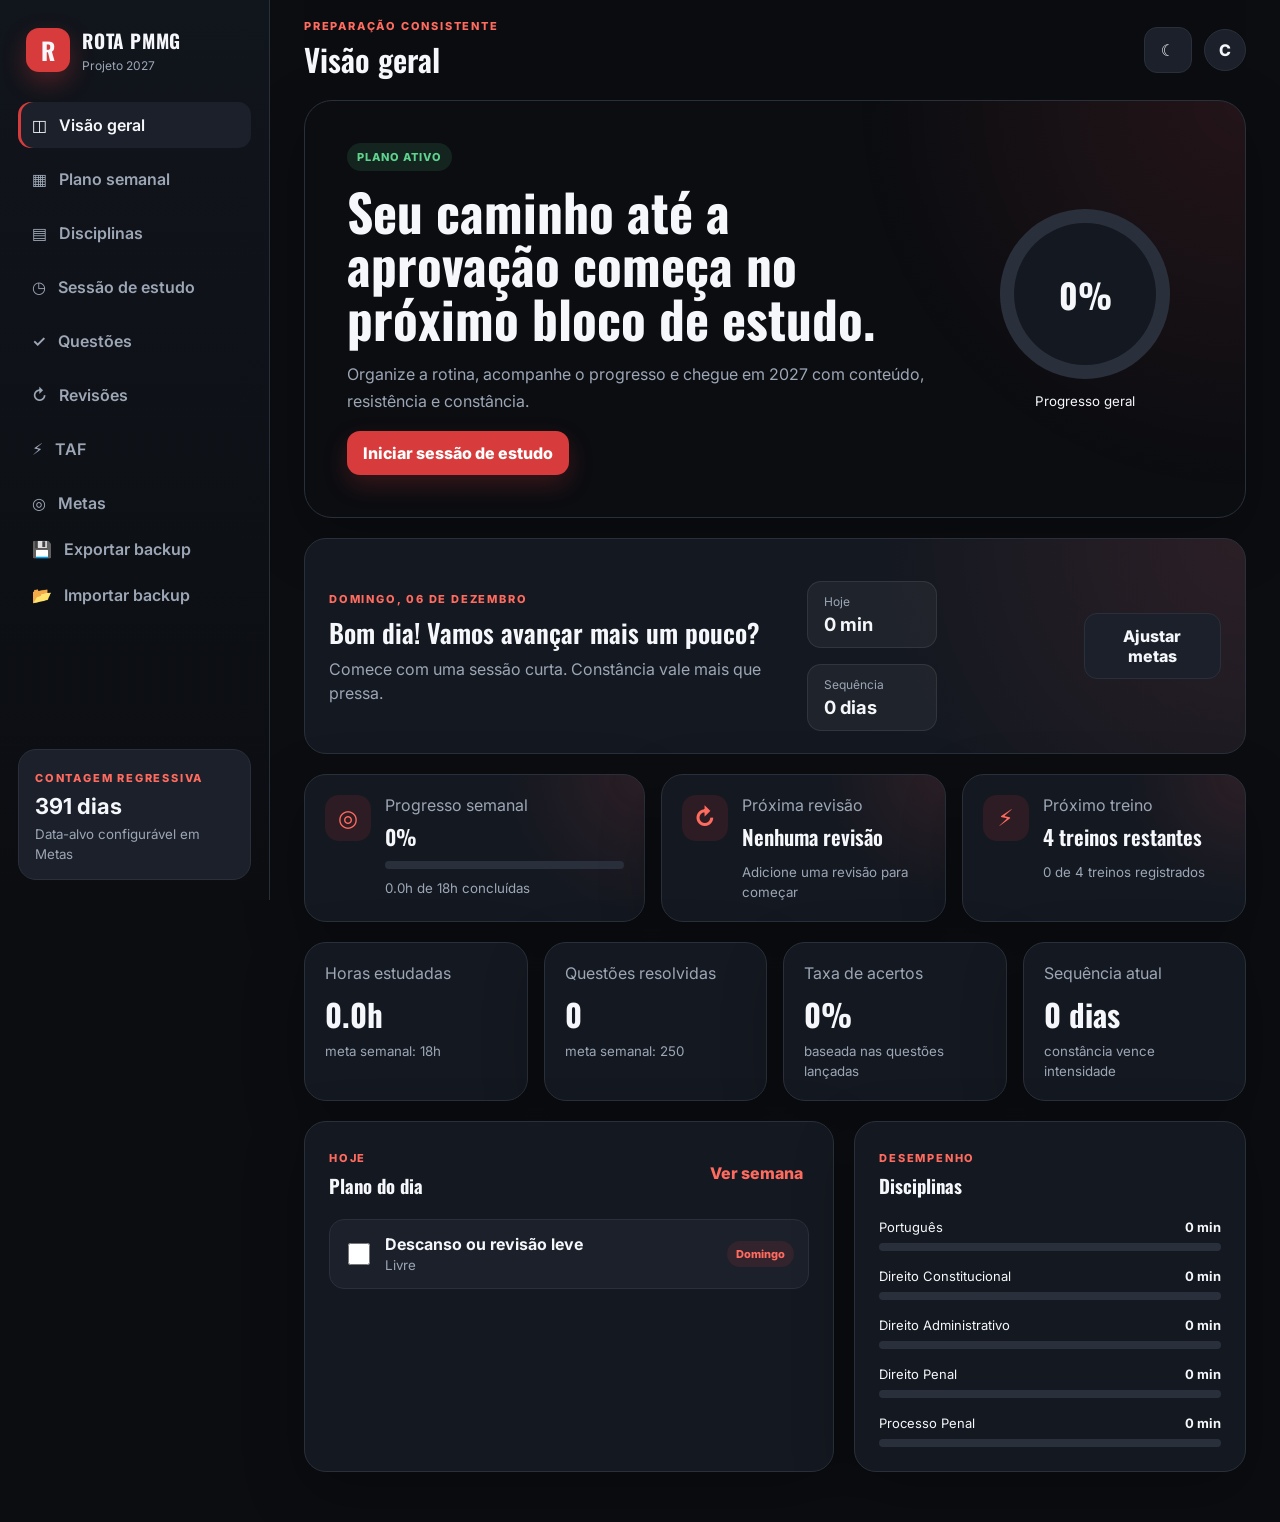
==== index.html @ e75debd3 "Atualizar o index.html" ====
<!DOCTYPE html>
<html lang="pt-BR">
<head>
  <meta charset="UTF-8" />
  <meta name="viewport" content="width=device-width, initial-scale=1.0" />
  <meta name="theme-color" content="#0f1115" />
  <meta name="apple-mobile-web-app-capable" content="yes" />
  <meta name="apple-mobile-web-app-status-bar-style" content="black-translucent" />
  <meta name="apple-mobile-web-app-title" content="Rota PMMG" />
  <link rel="apple-touch-icon" href="apple-touch-icon.png" />
  <link rel="manifest" href="manifest.webmanifest" />
  <title>Rota PMMG 2027</title>
  <link rel="preconnect" href="https://fonts.googleapis.com">
  <link rel="preconnect" href="https://fonts.gstatic.com" crossorigin>
  <link href="https://fonts.googleapis.com/css2?family=Inter:wght@400;500;600;700;800&family=Oswald:wght@500;600;700&display=swap" rel="stylesheet">
  <link rel="stylesheet" href="styles.css?v=10" />
</head>
<body>
  <div class="app-shell">
    <aside class="sidebar" id="sidebar">
      <div class="brand">
        <div class="brand-mark">R</div>
        <div>
          <strong>ROTA PMMG</strong>
          <span>Projeto 2027</span>
        </div>
      </div>

      <nav class="nav">
        <button class="nav-item active" data-page="dashboard">◫ <span>Visão geral</span></button>
        <button class="nav-item" data-page="plano">▦ <span>Plano semanal</span></button>
        <button class="nav-item" data-page="disciplinas">▤ <span>Disciplinas</span></button>
        <button class="nav-item" data-page="sessao">◷ <span>Sessão de estudo</span></button>
        <button class="nav-item" data-page="questoes">✓ <span>Questões</span></button>
        <button class="nav-item" data-page="revisoes">↻ <span>Revisões</span></button>
        <button class="nav-item" data-page="taf">⚡ <span>TAF</span></button>
        <button class="nav-item" data-page="metas">◎ <span>Metas</span></button>
      </nav>
<button class="nav-item" id="exportBackupMenu">
  💾 <span>Exportar backup</span>
</button>

<button class="nav-item" id="importBackupMenu">
  📂 <span>Importar backup</span>
</button>
      <div class="sidebar-card">
        <span class="eyebrow">CONTAGEM REGRESSIVA</span>
        <strong id="countdownDays">— dias</strong>
        <small>Data-alvo configurável em Metas</small>
      </div>
    </aside>

    <main class="main">
      <header class="topbar">
        <button class="menu-btn" id="menuBtn" aria-label="Abrir menu lateral">☰</button>
        <div>
          <p class="eyebrow">PREPARAÇÃO CONSISTENTE</p>
          <h1 id="pageTitle">Visão geral</h1>
        </div>
        <div class="top-actions">
          <button class="ghost-btn" id="themeToggle">☾</button>
          <div class="avatar">C</div>
        </div>
      </header>

      <section class="page active" id="dashboard">
        <div class="hero">
          <div>
            <span class="status-pill">PLANO ATIVO</span>
            <h2>Seu caminho até a aprovação começa no próximo bloco de estudo.</h2>
            <p>Organize a rotina, acompanhe o progresso e chegue em 2027 com conteúdo, resistência e constância.</p>
            <button class="primary-btn" data-go="sessao">Iniciar sessão de estudo</button>
          </div>
          <div class="hero-score">
            <div class="ring" id="progressRing"><span id="overallProgress">0%</span></div>
            <small>Progresso geral</small>
          </div>
        </div>

        <section class="dashboard-welcome">
          <div>
            <span class="eyebrow" id="dashboardDate">HOJE</span>
            <h3 id="dashboardGreeting">Bom dia! Vamos avançar mais um pouco?</h3>
            <p id="dashboardMessage">Seu progresso é construído em blocos pequenos e consistentes.</p>
          </div><div class="welcome-metrics">
  <div class="welcome-metric">
    <span>Hoje</span>
    <strong id="todayStudyTime">0 min</strong>
  </div>

  <div class="welcome-metric">
    <span>Sequência</span>
    <strong id="welcomeStreak">0 dias</strong>
  </div>
</div>
          <button class="ghost-btn" data-go="metas">Ajustar metas</button>
        </section>

        <div class="dashboard-highlights">
          <article class="highlight-card">
            <div class="highlight-icon">◎</div>
            <div>
              <span>Progresso semanal</span>
              <strong id="weeklyProgressText">0%</strong>
              <div class="bar"><i id="weeklyProgressBar" style="width:0%"></i></div>
              <small id="weeklyProgressDetail">0h de 18h concluídas</small>
            </div>
          </article>

          <article class="highlight-card">
            <div class="highlight-icon">↻</div>
            <div>
              <span>Próxima revisão</span>
              <strong id="nextReviewTitle">Nenhuma revisão</strong>
              <small id="nextReviewDate">Adicione uma revisão para começar</small>
            </div>
          </article>

          <article class="highlight-card">
            <div class="highlight-icon">⚡</div>
            <div>
              <span>Próximo treino</span>
              <strong id="nextTafTitle">Treino pendente</strong>
              <small id="nextTafDetail">Meta semanal: 4 treinos</small>
            </div>
          </article>
        </div>

        <div class="stats-grid">
          <article class="stat-card">
            <span>Horas estudadas</span>
            <strong id="hoursStat">0h</strong>
            <small>meta semanal: 18h</small>
          </article>
          <article class="stat-card">
            <span>Questões resolvidas</span>
            <strong id="questionsStat">0</strong>
            <small>meta semanal: 250</small>
          </article>
          <article class="stat-card">
            <span>Taxa de acertos</span>
            <strong id="accuracyStat">0%</strong>
            <small>baseada nas questões lançadas</small>
          </article>
          <article class="stat-card">
            <span>Sequência atual</span>
            <strong id="streakStat">0 dias</strong>
            <small>constância vence intensidade</small>
          </article>
        </div>

        <div class="content-grid">
          <article class="panel">
            <div class="panel-head">
              <div>
                <span class="eyebrow">HOJE</span>
                <h3>Plano do dia</h3>
              </div>
              <button class="text-btn" data-go="plano">Ver semana</button>
            </div>
            <div id="todayPlan" class="task-list"></div>
          </article>

          <article class="panel">
            <div class="panel-head">
              <div>
                <span class="eyebrow">DESEMPENHO</span>
                <h3>Disciplinas</h3>
              </div>
            </div>
            <div id="subjectProgress" class="subject-progress"></div>
          </article>
        </div>
      </section>

      <section class="page" id="plano">
        <div class="section-intro">
          <div>
            <span class="eyebrow">ROTINA SEMANAL</span>
            <h2>Plano de segunda a domingo</h2>
          </div>
          <button class="primary-btn" id="resetWeekBtn">Reiniciar marcações</button>
        </div>
        <div id="weekGrid" class="week-grid"></div>
      </section>

      <section class="page" id="disciplinas">
        <div class="section-intro">
          <div>
            <span class="eyebrow">CONTEÚDO PROGRAMÁTICO</span>
            <h2>Disciplinas e módulos</h2>
          </div>
        </div>
        <div id="subjectsGrid" class="subjects-grid"></div>
      <article class="panel study-content-test">
  <span class="eyebrow">CONTEÚDO DE TESTE</span>
  <h2>Direito Constitucional</h2>

  <h3>Artigo 5º — Direitos e Garantias Fundamentais</h3>

  <p>
    O artigo 5º da Constituição Federal reúne direitos fundamentais
    relacionados à vida, liberdade, igualdade, segurança e propriedade.
  </p>

  <h3>Pontos importantes</h3>

  <ul>
    <li>Todos são iguais perante a lei.</li>
    <li>É garantido o direito à vida.</li>
    <li>Existe liberdade de expressão.</li>
    <li>Existe liberdade religiosa.</li>
    <li>É garantido o direito de propriedade.</li>
  </ul>

  <h3>Questão de teste</h3>

  <p>
    Todos são iguais perante a lei, sem distinção de qualquer natureza.
  </p>

 <button
  class="primary-btn"
  type="button"
  onclick="
    const answer = document.getElementById('constitutionalAnswer');
    answer.hidden = !answer.hidden;
    this.textContent = answer.hidden
      ? 'Ver resposta'
      : 'Ocultar resposta';
  "
>
  Ver resposta
</button>

<div
  id="constitutionalAnswer"
  class="study-answer"
  hidden
>
  <strong>Resposta correta: verdadeiro.</strong>

  <p>
    O caput do artigo 5º da Constituição Federal estabelece que
    todos são iguais perante a lei, sem distinção de qualquer natureza.
  </p>
</div>
</article>
      </section>

      <section class="page" id="sessao">
        <div class="session-layout">
          <article class="panel timer-panel">
            <span class="eyebrow">CRONÔMETRO</span>
            <h2>Sessão focada</h2>
            <div class="timer-progress">
<div class="timer-progress-bar" id="timerProgress"></div>
</div>
            <div class="timer" id="timerDisplay">25:00</div>
            <div class="timer-meta">
  <span>Início: <strong id="timerStartTime">--:--</strong></span>
  <span>Término: <strong id="timerEndTime">--:--</strong></span>
</div>
            <div class="timer-presets">
              <button data-minutes="25" class="preset active">25 min</button>
              <button data-minutes="50" class="preset">50 min</button>
              <button data-minutes="90" class="preset">90 min</button>
            </div>
            <div class="timer-actions">
              <button class="primary-btn" id="startTimer">Iniciar</button>
              <button class="ghost-btn" id="resetTimer">Zerar</button>
            </div>
          </article>

          <article class="panel">
            <span class="eyebrow">REGISTRO</span>
            <h3>O que você vai estudar?</h3>
            <form id="studyForm" class="form-stack">
              <label>Disciplina
                <select id="studySubject"></select>
              </label>
              <label>Tópico
                <input id="studyTopic" placeholder="Ex.: Direitos e garantias fundamentais" />
              </label>
              <label>Observações
                <textarea id="studyNotes" rows="5" placeholder="Anote dificuldades, pontos-chave e próximos passos."></textarea>
              </label>
              <button class="primary-btn" type="submit">Salvar sessão</button>
            </form>
          </article>
        </div>

        <article class="panel">
          <div class="panel-head">
            <div>
              <span class="eyebrow">HISTÓRICO</span>
              <h3>Últimas sessões</h3>
            </div>
          </div>
          <div id="sessionHistory" class="history-list"></div>
        </article>
      </section>

      <section class="page" id="questoes">
        <div class="content-grid">
          <article class="panel">
            <span class="eyebrow">LANÇAMENTO</span>
            <h2>Registrar questões</h2>
            <form id="questionForm" class="form-stack">
              <label>Disciplina
                <select id="questionSubject"></select>
              </label>
              <label>Quantidade resolvida
                <input id="questionTotal" type="number" min="1" value="20" />
              </label>
              <label>Quantidade correta
                <input id="questionCorrect" type="number" min="0" value="15" />
              </label>
              <button class="primary-btn" type="submit">Adicionar resultado</button>
            </form>
          </article>
          <article class="panel">
            <span class="eyebrow">RESUMO</span>
            <h2>Seu desempenho</h2>
            <div class="big-number" id="questionSummary">0%</div>
            <p class="muted">Taxa geral de acertos nas questões registradas.</p>
            <div id="questionBars" class="subject-progress"></div>
          </article>
        </div>
      </section>

      <section class="page" id="revisoes">
        <div class="section-intro">
          <div>
            <span class="eyebrow">MEMÓRIA DE LONGO PRAZO</span>
            <h2>Revisões 24h, 7d e 30d</h2>
          </div>
          <button class="primary-btn" id="addReviewBtn">Adicionar revisão</button>
        </div>
        <div id="reviewList" class="review-list"></div>
      </section>

      <section class="page" id="taf">
        <div class="section-intro">
          <div>
            <span class="eyebrow">PREPARAÇÃO FÍSICA</span>
            <h2>Controle de TAF</h2>
          </div>
        </div>
        <div class="taf-grid">
          <article class="panel">
            <h3>Registrar treino</h3>
            <form id="tafForm" class="form-stack">
              <label>Exercício
                <select id="tafExercise">
                  <option>Corrida</option>
                  <option>Flexão</option>
                  <option>Abdominal</option>
                  <option>Barra fixa</option>
                  <option>Tiros curtos</option>
                </select>
              </label>
              <label>Resultado
                <input id="tafResult" placeholder="Ex.: 3 km em 16 min" />
              </label>
              <label>Esforço percebido
                <select id="tafEffort">
                  <option>Leve</option>
                  <option>Moderado</option>
                  <option>Intenso</option>
                </select>
              </label>
              <button class="primary-btn" type="submit">Salvar treino</button>
            </form>
          </article>
          <article class="panel">
            <h3>Histórico recente</h3>
            <div id="tafHistory" class="history-list"></div>
          </article>
        </div>
      </section>

      <section class="page" id="metas">
        <div class="content-grid">
          <article class="panel">
            <span class="eyebrow">CONFIGURAÇÃO</span>
            <h2>Metas semanais</h2>
            <form id="goalsForm" class="form-stack">
              <label>Horas de estudo
                <input id="goalHours" type="number" min="1" />
              </label>
              <label>Questões
                <input id="goalQuestions" type="number" min="1" />
              </label>
              <label>Treinos físicos
                <input id="goalTaf" type="number" min="1" />
              </label>
              <label>Data-alvo
                <input id="goalDate" type="date" />
              </label>
              <button class="primary-btn" type="submit">Salvar metas</button>
            </form>
          </article>
<article class="panel account-panel" id="googleAccountPanel">
  <span class="eyebrow">CONTA E SINCRONIZAÇÃO</span>
  <h2>Sincronização na nuvem</h2>

  <div id="googleSignedOutState">
    <p class="muted">
      Entre com sua Conta Google para proteger seu progresso
      e acessar seus dados em outros dispositivos.
    </p>

    <button
      class="primary-btn"
      id="googleLoginButton"
      type="button"
    >
      Entrar com Google
    </button>

    <small class="account-note">
      O aplicativo continuará funcionando normalmente sem login
      e quando estiver offline.
    </small>
  </div>

  <div id="googleSignedInState" hidden>
      <div class="google-user">
    <img
      id="googleUserPhoto"
      class="google-user-photo"
      src=""
      alt="Foto do usuário"
      hidden
    />

    <div class="google-user-info">
      <strong id="googleUserName">Usuário conectado</strong>
      <span id="googleUserEmail" class="muted"></span>
    </div>
  </div>

  <div class="account-actions">
    <button
      class="primary-btn"
      id="syncNowButton"
      type="button"
      disabled
    >
      Sincronizar agora
    </button>

      <button
  class="secondary-btn"
  id="restoreCloudButton"
  type="button"
  disabled
>
  Restaurar da nuvem
</button>

<button
      class="secondary-btn"
      id="googleLogoutButton"
      type="button"
      disabled
    >
      Sair
    </button>
  </div>
</div>

<small
  id="syncStatus"
  class="account-note"
  role="status"
  aria-live="polite"
>
  Dados locais
</small>

<small
  id="lastSyncTime"
  class="account-note"
>
  Última sincronização: ainda não realizada
</small>
</article>

<article class="panel">
  <p class="muted">
    Exporte seus estudos para um arquivo e restaure quando precisar.
  </p>

  <div class="backup-actions">
    <button class="primary-btn" id="exportBackupBtn">
      Exportar backup
    </button>

    <button class="ghost-btn" id="importBackupBtn">
      Importar backup
    </button>

    <input
      type="file"
      id="importBackupFile"
      accept=".json,application/json"
      hidden
    />
  </div>
</article>
          <article class="panel danger-panel">
            <span class="eyebrow">DADOS LOCAIS</span>
            <h2>Recomeçar o projeto</h2>
            <p class="muted">Os dados ficam salvos somente neste navegador.</p>
            <button class="danger-btn" id="clearDataBtn">Apagar todos os dados</button>
          </article>
        </div>
      </section>
    </main>
  </div>

  <div class="modal-backdrop" id="reviewModal">
    <div class="modal">
      <button class="modal-close" id="closeReviewModal">×</button>
      <span class="eyebrow">NOVA REVISÃO</span>
      <h2>Adicionar conteúdo</h2>
      <form id="reviewForm" class="form-stack">
        <label>Disciplina
          <select id="reviewSubject"></select>
        </label>
        <label>Tópico
          <input id="reviewTopic" required placeholder="Ex.: Princípios fundamentais" />
        </label>
        <label>Prazo
          <select id="reviewCycle">
            <option value="1">24 horas</option>
            <option value="7">7 dias</option>
            <option value="30">30 dias</option>
          </select>
        </label>
        <button class="primary-btn" type="submit">Criar revisão</button>
      </form>
    </div>
  </div>

  <script src="lessons.js?v=3" defer></script>
<script src="lessons-portugueses-extra.js?v=2" defer></script>
<script src="lessons-constitucional.js?v=1" defer></script>
<script src="lessons-administrativo.js?v=1" defer></script>
<script src="lessons-penal.js?v=1" defer></script>
<script src="lessons-processo-penal.js?v=1" defer></script>
<script src="lessons-direitos-humanos.js?v=1" defer></script>
<script src="lessons-matematica.js?v=3" defer></script>
<script src="lessons-ingles.js?v=1" defer></script>
<script src="lessons-literatura.js?v=1" defer></script>
<script src="app.js?v=16" defer></script>
<script type="module" src="firebase-sync.js"></script>
  <nav class="mobile-nav" id="mobileNav" aria-label="Navegação principal">
    <button class="mobile-nav-item active" data-mobile-page="dashboard">
      <span class="mobile-nav-icon">⌂</span>
      <span>Início</span>
    </button>
    <button class="mobile-nav-item" data-mobile-page="plano">
      <span class="mobile-nav-icon">▦</span>
      <span>Plano</span>
    </button>
    <button class="mobile-nav-item mobile-nav-main" data-mobile-page="sessao">
      <span class="mobile-nav-icon">▶</span>
      <span>Estudar</span>
    </button>
    <button class="mobile-nav-item" data-mobile-page="taf">
      <span class="mobile-nav-icon">⚡</span>
      <span>TAF</span>
    </button>
    <button class="mobile-nav-item" id="moreMenuBtn">
      <span class="mobile-nav-icon">•••</span>
      <span>Mais</span>
    </button>
  </nav>

  <div class="mobile-sheet-backdrop" id="mobileSheet">
    <section class="mobile-sheet" role="dialog" aria-modal="true" aria-label="Mais opções">
      <div class="sheet-handle"></div>
      <div class="sheet-head">
        <div>
          <span class="eyebrow">NAVEGAÇÃO</span>
          <h3>Mais opções</h3>
        </div>
        <button class="sheet-close" id="closeMobileSheet" aria-label="Fechar">×</button>
      </div>
      <div class="sheet-grid">
        <button class="sheet-link" data-sheet-page="disciplinas"><span>▤</span><strong>Disciplinas</strong><small>Conteúdos e módulos</small></button>
        <button class="sheet-link" data-sheet-page="questoes"><span>✓</span><strong>Questões</strong><small>Acertos e desempenho</small></button>
        <button class="sheet-link" data-sheet-page="revisoes"><span>↻</span><strong>Revisões</strong><small>24h, 7d e 30d</small></button>
        <button class="sheet-link" data-sheet-page="metas"><span>◎</span><strong>Metas</strong><small>Objetivos e data-alvo</small></button>
      </div>
    </section>
  </div>
<script>
  document.querySelectorAll("[data-mobile-page]").forEach(function (botao) {
    botao.onclick = function () {
      var pagina = botao.getAttribute("data-mobile-page");

      document.querySelectorAll(".page").forEach(function (tela) {
        tela.classList.remove("active");
      });

      var destino = document.getElementById(pagina);

      if (destino) {
        destino.classList.add("active");
        window.scrollTo(0, 0);
      }

      document.querySelectorAll("[data-mobile-page]").forEach(function (item) {
        item.classList.remove("active");
      });

      botao.classList.add("active");
    };
  });

  document.getElementById("moreMenuBtn").onclick = function () {
    document.getElementById("mobileSheet").classList.add("open");
  };

  document.getElementById("closeMobileSheet").onclick = function () {
    document.getElementById("mobileSheet").classList.remove("open");
  };

  document.querySelectorAll("[data-sheet-page]").forEach(function (botao) {
    botao.onclick = function () {
      var pagina = botao.getAttribute("data-sheet-page");

      document.querySelectorAll(".page").forEach(function (tela) {
        tela.classList.remove("active");
      });

      var destino = document.getElementById(pagina);

      if (destino) {
        destino.classList.add("active");
        window.scrollTo(0, 0);
      }

      document.getElementById("mobileSheet").classList.remove("open");
    };
  });
</script>
</body>
</html>
---- styles.css ----
:root {
  --bg: #0b0d11;
  --panel: #141820;
  --panel-2: #1b202a;
  --text: #f5f7fa;
  --muted: #9ca6b5;
  --line: #2a303b;
  --accent: #d83b3b;
  --accent-2: #ff6b5f;
  --success: #5fd38d;
  --warning: #f1b95a;
  --shadow: 0 20px 60px rgba(0,0,0,.28);
  --radius: 22px;
}


body.light {
  --bg: #f3f5f8;
  --panel: #ffffff;
  --panel-2: #edf0f4;
  --text: #15181d;
  --muted: #687180;
  --line: #dfe3e9;
  --shadow: 0 20px 50px rgba(22, 30, 45, .1);
}

* { box-sizing: border-box; }
html { scroll-behavior: smooth; }
body {
  margin: 0;
  font-family: Inter, system-ui, sans-serif;
  background: var(--bg);
  color: var(--text);
  min-height: 100vh;
}
button, input, select, textarea { font: inherit; }
button { cursor: pointer; }

.app-shell { min-height: 100vh; display: grid; grid-template-columns: 270px 1fr; }
.sidebar {
  position: fixed;
  inset: 0 auto 0 0;
  width: 270px;
  padding: 26px 18px;
  background: linear-gradient(180deg, #11151c, #0b0d11);
  border-right: 1px solid var(--line);
  z-index: 20;
}
body.light .sidebar { background: linear-gradient(180deg, #fff, #eef1f5); }
.brand { display: flex; gap: 12px; align-items: center; padding: 0 8px 28px; }
.brand-mark {
  width: 44px; height: 44px; display: grid; place-items: center;
  background: var(--accent); border-radius: 13px; font: 700 24px Oswald;
  box-shadow: 0 10px 25px rgba(216,59,59,.3);
}
.brand strong { display:block; font: 700 19px Oswald; letter-spacing: .8px; }
.brand span { color: var(--muted); font-size: 12px; }

.nav { display: grid; gap: 8px; }
.nav-item {
  border: 0; background: transparent; color: var(--muted);
  padding: 13px 14px; border-radius: 13px; text-align: left;
  display: flex; gap: 12px; align-items:center; font-weight: 600;
}
.nav-item:hover, .nav-item.active { color: var(--text); background: var(--panel-2); }
.nav-item.active { box-shadow: inset 3px 0 0 var(--accent); }

.sidebar-card {
  position: absolute; left: 18px; right: 18px; bottom: 20px;
  background: var(--panel-2); border: 1px solid var(--line);
  border-radius: 18px; padding: 16px;
}
.sidebar-card strong { display:block; margin: 7px 0 4px; font-size: 22px; }
.sidebar-card small { color: var(--muted); }

.main { grid-column: 2; padding: 0 34px 50px; }
.topbar {
  min-height: 100px; display:flex; align-items:center; justify-content:space-between;
  position: sticky; top:0; z-index:10; background: color-mix(in srgb, var(--bg) 88%, transparent);
  backdrop-filter: blur(16px);
}
.topbar h1 { margin: 3px 0 0; font: 600 31px Oswald; }
.eyebrow { color: var(--accent-2); font-size: 11px; letter-spacing: 1.8px; font-weight: 800; }
.topbar p { margin:0; }
.top-actions { display:flex; align-items:center; gap:12px; }
.avatar { width:42px; height:42px; display:grid; place-items:center; border-radius:50%; background:var(--panel-2); font-weight:800; border:1px solid var(--line); }
.menu-btn { display:none; background:none; border:0; color:var(--text); font-size:24px; }

.page { display:none; animation: fade .25s ease; }
.page.active { display:block; }
@keyframes fade { from { opacity:0; transform:translateY(8px); } }

.hero {
  display:grid; grid-template-columns: 1.5fr .6fr; gap:30px; align-items:center;
  background:
    radial-gradient(circle at 85% 15%, rgba(216,59,59,.26), transparent 35%),
    linear-gradient(135deg, var(--panel), var(--panel-2));
  border: 1px solid var(--line); border-radius: 28px; padding: 42px;
  box-shadow: var(--shadow); overflow:hidden;
}
.hero h2 { margin:14px 0 12px; max-width:800px; font:700 clamp(32px, 4vw, 58px)/1.04 Oswald; }
.hero p { max-width:720px; color:var(--muted); line-height:1.7; }
.status-pill { display:inline-flex; padding:7px 10px; border-radius:999px; background:rgba(95,211,141,.12); color:var(--success); font-size:11px; font-weight:800; letter-spacing:1px; }
.hero-score { display:grid; justify-items:center; gap:14px; }
.ring {
  --p: 0;
  width:170px; aspect-ratio:1; border-radius:50%; display:grid; place-items:center;
  background: conic-gradient(var(--accent) calc(var(--p) * 1%), var(--line) 0);
  position:relative;
}
.ring::after { content:""; position:absolute; inset:14px; border-radius:50%; background:var(--panel); }
.ring span { position:relative; z-index:1; font:700 34px Oswald; }

.primary-btn, .ghost-btn, .danger-btn, .text-btn {
  border:0; border-radius:13px; padding:12px 16px; font-weight:800;
}
.primary-btn { background:var(--accent); color:#fff; box-shadow:0 10px 24px rgba(216,59,59,.22); }
.primary-btn:hover { transform: translateY(-1px); }
.ghost-btn { background:var(--panel-2); color:var(--text); border:1px solid var(--line); }
.text-btn { background:transparent; color:var(--accent-2); padding:6px; }
.danger-btn { background:#35191b; color:#ff8b8b; border:1px solid #6c2b31; }

.stats-grid { display:grid; grid-template-columns:repeat(4,1fr); gap:16px; margin:20px 0; }
.stat-card, .panel {
  background:var(--panel); border:1px solid var(--line); border-radius:var(--radius); box-shadow:var(--shadow);
}
.stat-card { padding:20px; }
.stat-card span, .stat-card small { color:var(--muted); }
.stat-card strong { display:block; font:700 31px Oswald; margin:8px 0 3px; }

.content-grid, .session-layout, .taf-grid { display:grid; grid-template-columns:1.15fr .85fr; gap:20px; }
.panel { padding:24px; }
.panel-head, .section-intro { display:flex; align-items:center; justify-content:space-between; gap:16px; }
.panel h3, .section-intro h2, .panel h2 { margin:6px 0 0; font-family:Oswald; }
.section-intro { margin-bottom:20px; }

.task-list, .history-list, .review-list { display:grid; gap:12px; margin-top:20px; }
.task-item, .history-item, .review-item {
  display:flex; align-items:center; justify-content:space-between; gap:14px;
  padding:14px; border-radius:15px; background:var(--panel-2); border:1px solid var(--line);
}
.task-left { display:flex; gap:12px; align-items:center; }
.task-check { width:22px; height:22px; accent-color:var(--accent); }
.task-item strong, .history-item strong { display:block; }
.task-item small, .history-item small, .review-item small, .muted { color:var(--muted); }
.tag { padding:6px 9px; border-radius:999px; background:rgba(216,59,59,.12); color:var(--accent-2); font-size:11px; font-weight:800; }

.subject-progress { display:grid; gap:17px; margin-top:20px; }
.progress-line { display:grid; gap:8px; }
.progress-meta { display:flex; justify-content:space-between; font-size:13px; }
.bar { height:8px; border-radius:999px; background:var(--line); overflow:hidden; }
.bar > i { display:block; height:100%; background:linear-gradient(90deg,var(--accent),var(--accent-2)); border-radius:inherit; }

.week-grid { display:grid; grid-template-columns:repeat(3,1fr); gap:18px; }
.day-card { background:var(--panel); border:1px solid var(--line); border-radius:20px; padding:20px; }
.day-card h3 { font:600 23px Oswald; margin:0 0 15px; }
.day-card .task-item { padding:11px; }

.subjects-grid { display:grid; grid-template-columns:repeat(3,1fr); gap:18px; }
.subject-card { background:var(--panel); border:1px solid var(--line); border-radius:20px; padding:22px; }
.subject-card h3 { font:600 23px Oswald; margin:10px 0; }
.subject-card ul { padding-left:18px; color:var(--muted); line-height:1.7; }
.subject-card .bar { margin-top:18px; }

.timer-panel { text-align:center; }
.timer { font:700 clamp(70px,10vw,120px) Oswald; letter-spacing:2px; margin:24px 0; }
.timer-presets, .timer-actions { display:flex; justify-content:center; gap:10px; flex-wrap:wrap; }
.preset { border:1px solid var(--line); background:var(--panel-2); color:var(--muted); border-radius:999px; padding:8px 13px; }
.preset.active { color:#fff; background:var(--accent); }

.form-stack { display:grid; gap:15px; margin-top:20px; }
.form-stack label { display:grid; gap:8px; color:var(--muted); font-size:13px; font-weight:700; }
input, select, textarea {
  width:100%; background:var(--panel-2); color:var(--text); border:1px solid var(--line);
  border-radius:12px; padding:12px 13px; outline:none;
}
input:focus, select:focus, textarea:focus { border-color:var(--accent); }
.big-number { font:700 88px Oswald; margin-top:20px; }

.taf-grid { grid-template-columns:.8fr 1.2fr; }
.danger-panel { align-self:start; }

.modal-backdrop {
  position:fixed; inset:0; background:rgba(0,0,0,.68); display:none; place-items:center;
  padding:20px; z-index:50;
}
.modal-backdrop.open { display:grid; }
.modal { width:min(520px,100%); background:var(--panel); border:1px solid var(--line); border-radius:24px; padding:28px; position:relative; box-shadow:var(--shadow); }
.modal-close { position:absolute; right:16px; top:12px; background:none; border:0; color:var(--text); font-size:28px; }

@media (max-width: 1100px) {
  .stats-grid { grid-template-columns:repeat(2,1fr); }
  .week-grid, .subjects-grid { grid-template-columns:repeat(2,1fr); }
}
@media (max-width: 820px) {
  .app-shell { display:block; }
  .sidebar { transform:translateX(-105%); transition:.25s; box-shadow:var(--shadow); }
  .sidebar.open { transform:translateX(0); }
  .main { padding:0 18px 35px; }
  .menu-btn { display:block; }
  .topbar { min-height:82px; }
  .hero { grid-template-columns:1fr; padding:28px; }
  .hero-score { display:none; }
  .content-grid, .session-layout, .taf-grid { grid-template-columns:1fr; }
}
@media (max-width: 580px) {
  .stats-grid, .week-grid, .subjects-grid { grid-template-columns:1fr; }
  .hero h2 { font-size:39px; }
  .section-intro { align-items:flex-start; flex-direction:column; }
  .topbar h1 { font-size:26px; }
}


/* ===== Versão 1.1: navegação mobile ===== */
.mobile-nav,
.mobile-sheet-backdrop { display: none; }

@media (max-width: 820px) {
  body {
    padding-bottom: calc(86px + env(safe-area-inset-bottom));
  }

  .main {
    padding-bottom: 28px;
  }

  .topbar {
    min-height: 88px;
    padding-top: env(safe-area-inset-top);
  }

  .topbar > div:nth-child(2) {
    flex: 1;
    min-width: 0;
  }

  .topbar h1 {
    white-space: nowrap;
    overflow: hidden;
    text-overflow: ellipsis;
  }

  .menu-btn {
    width: 44px;
    height: 44px;
    display: grid;
    place-items: center;
    border-radius: 14px;
    background: var(--panel);
    border: 1px solid var(--line);
  }

  .avatar,
  #themeToggle {
    width: 44px;
    height: 44px;
    padding: 0;
    display: grid;
    place-items: center;
  }

  .mobile-nav {
    position: fixed;
    left: 12px;
    right: 12px;
    bottom: calc(10px + env(safe-area-inset-bottom));
    z-index: 45;
    display: grid;
    grid-template-columns: repeat(5, 1fr);
    align-items: end;
    gap: 4px;
    min-height: 68px;
    padding: 8px;
    background: color-mix(in srgb, var(--panel) 92%, transparent);
    border: 1px solid var(--line);
    border-radius: 24px;
    box-shadow: 0 18px 50px rgba(0,0,0,.38);
    backdrop-filter: blur(22px);
    -webkit-backdrop-filter: blur(22px);
  }

  .mobile-nav-item {
    position: relative;
    border: 0;
    background: transparent;
    color: var(--muted);
    border-radius: 16px;
    min-height: 52px;
    padding: 5px 2px;
    display: grid;
    place-items: center;
    align-content: center;
    gap: 3px;
    font-size: 10px;
    font-weight: 800;
  }

  .mobile-nav-item.active {
    color: var(--text);
    background: var(--panel-2);
  }

  .mobile-nav-item.active::after {
    content: "";
    position: absolute;
    bottom: 4px;
    width: 18px;
    height: 3px;
    border-radius: 99px;
    background: var(--accent);
  }

  .mobile-nav-icon {
    font-size: 21px;
    line-height: 1;
  }

  .mobile-nav-main {
    width: 60px;
    min-height: 60px;
    justify-self: center;
    margin-top: -24px;
    border-radius: 20px;
    color: white;
    background: linear-gradient(145deg, var(--accent), var(--accent-2));
    border: 4px solid var(--bg);
    box-shadow: 0 12px 25px rgba(216,59,59,.32);
  }

  .mobile-nav-main.active {
    color: white;
    background: linear-gradient(145deg, var(--accent), var(--accent-2));
  }

  .mobile-nav-main.active::after { display: none; }

  .mobile-sheet-backdrop {
    position: fixed;
    inset: 0;
    z-index: 60;
    display: none;
    align-items: end;
    background: rgba(0,0,0,.58);
    backdrop-filter: blur(4px);
    -webkit-backdrop-filter: blur(4px);
  }

  .mobile-sheet-backdrop.open { display: flex; }

  .mobile-sheet {
    width: 100%;
    padding: 10px 18px calc(24px + env(safe-area-inset-bottom));
    background: var(--panel);
    border: 1px solid var(--line);
    border-radius: 28px 28px 0 0;
    box-shadow: 0 -18px 55px rgba(0,0,0,.4);
    animation: sheetUp .22s ease-out;
  }

  @keyframes sheetUp {
    from { transform: translateY(100%); opacity: .5; }
  }

  .sheet-handle {
    width: 42px;
    height: 5px;
    border-radius: 99px;
    background: var(--line);
    margin: 0 auto 18px;
  }

  .sheet-head {
    display: flex;
    align-items: center;
    justify-content: space-between;
    gap: 12px;
    margin-bottom: 16px;
  }

  .sheet-head h3 {
    margin: 4px 0 0;
    font: 600 25px Oswald;
  }

  .sheet-close {
    width: 42px;
    height: 42px;
    border: 1px solid var(--line);
    border-radius: 14px;
    background: var(--panel-2);
    color: var(--text);
    font-size: 25px;
  }

  .sheet-grid {
    display: grid;
    grid-template-columns: 1fr 1fr;
    gap: 12px;
  }

  .sheet-link {
    min-height: 116px;
    padding: 16px;
    text-align: left;
    color: var(--text);
    background: var(--panel-2);
    border: 1px solid var(--line);
    border-radius: 18px;
    display: grid;
    align-content: start;
    gap: 5px;
  }

  .sheet-link > span {
    color: var(--accent-2);
    font-size: 23px;
  }

  .sheet-link strong { font-size: 14px; }
  .sheet-link small { color: var(--muted); line-height: 1.35; }

  .hero {
    border-radius: 24px;
  }

  .hero h2 {
    letter-spacing: -.3px;
  }

  .stat-card,
  .panel,
  .day-card,
  .subject-card {
    border-radius: 19px;
  }
}

@media (max-width: 420px) {
  .main { padding-left: 14px; padding-right: 14px; }
  .mobile-nav { left: 8px; right: 8px; }
  .hero { padding: 23px; }
  .hero h2 { font-size: 35px; }
  .sheet-grid { gap: 9px; }
  .sheet-link { padding: 13px; }
}


/* ===== Versão 1.2: Dashboard ===== */
.dashboard-welcome {
  margin: 20px 0;
  padding: 22px 24px;
  display: flex;
  align-items: center;
  justify-content: space-between;
  gap: 18px;
  background: var(--panel);
  border: 1px solid var(--line);
  border-radius: var(--radius);
}

.dashboard-welcome h3 {
  margin: 6px 0 5px;
  font: 600 26px Oswald;
}

.dashboard-welcome p {
  margin: 0;
  color: var(--muted);
  line-height: 1.5;
}

.dashboard-highlights {
  display: grid;
  grid-template-columns: 1.2fr 1fr 1fr;
  gap: 16px;
  margin-bottom: 20px;
}

.highlight-card {
  min-height: 140px;
  padding: 20px;
  display: grid;
  grid-template-columns: 46px 1fr;
  gap: 14px;
  align-items: start;
  background: var(--panel);
  border: 1px solid var(--line);
  border-radius: var(--radius);
  box-shadow: var(--shadow);
}

.highlight-icon {
  width: 46px;
  height: 46px;
  display: grid;
  place-items: center;
  border-radius: 14px;
  background: rgba(216,59,59,.12);
  color: var(--accent-2);
  font-size: 23px;
  font-weight: 800;
}

.highlight-card span,
.highlight-card small {
  color: var(--muted);
}

.highlight-card strong {
  display: block;
  margin: 6px 0 9px;
  font: 600 21px Oswald;
}

.highlight-card .bar {
  margin-bottom: 8px;
}

@media (max-width: 980px) {
  .dashboard-highlights {
    grid-template-columns: 1fr;
  }
}

@media (max-width: 580px) {
  .dashboard-welcome {
    align-items: flex-start;
    flex-direction: column;
    padding: 19px;
  }

  .dashboard-welcome h3 {
    font-size: 23px;
  }

  .highlight-card {
    min-height: 125px;
    border-radius: 19px;
  }
}

/* Barra de progresso do cronômetro */
.timer-progress {
  width: 100%;
  height: 8px;
  background: rgba(255,255,255,.08);
  border-radius: 999px;
  overflow: hidden;
  margin: 12px 0 20px;
}

.timer-progress-bar {
  width: 0%;
  height: 100%;
  background: linear-gradient(90deg, #ff5b5b, #ff8a5b);
  border-radius: inherit;
  transition: width .25s linear;
}
.timer-meta {
    display: flex;
    justify-content: space-between;
    align-items: center;
    margin: 16px 0 22px;
    padding: 10px 14px;
    background: rgba(255,255,255,.04);
    border: 1px solid rgba(255,255,255,.06);
    border-radius: 12px;
    color: var(--muted);
    font-size: .9rem;
}

.timer-meta strong {
    color: var(--text);
    font-weight: 700;
}

/* Polimento visual da versão 1.0 */

.page.active {
  animation: pageEnter .28s ease both;
}

@keyframes pageEnter {
  from {
    opacity: 0;
    transform: translateY(10px);
  }

  to {
    opacity: 1;
    transform: translateY(0);
  }
}

.panel,
.stat-card,
.highlight-card,
.day-card,
.subject-card {
  transition:
    transform .2s ease,
    border-color .2s ease,
    box-shadow .2s ease;
}

.panel:active,
.stat-card:active,
.highlight-card:active,
.day-card:active,
.subject-card:active {
  transform: scale(.985);
}

.primary-btn,
.ghost-btn,
.text-btn,
.danger-btn,
.mobile-nav-item {
  transition:
    transform .16s ease,
    opacity .16s ease,
    background .16s ease;
}

.primary-btn:active,
.ghost-btn:active,
.text-btn:active,
.danger-btn:active,
.mobile-nav-item:active {
  transform: scale(.95);
}

.hero,
.dashboard-welcome,
.highlight-card {
  background-image:
    radial-gradient(
      circle at top right,
      rgba(255, 91, 91, .10),
      transparent 38%
    );
}

.timer-panel {
  position: relative;
  overflow: hidden;
}

.timer-panel::before {
  content: "";
  position: absolute;
  width: 180px;
  height: 180px;
  top: -100px;
  right: -90px;
  border-radius: 50%;
  background: rgba(255, 91, 91, .08);
  pointer-events: none;
}

.welcome-metrics{
  display:flex;
  gap:16px;
  margin-top:20px;
  flex-wrap:wrap;
}

.welcome-metric{
  background:rgba(255,255,255,.05);
  border:1px solid rgba(255,255,255,.08);
  border-radius:14px;
  padding:12px 16px;
  min-width:130px;
}

.welcome-metric span{
  display:block;
  font-size:.75rem;
  color:var(--muted);
  margin-bottom:4px;
}

.welcome-metric strong{
  font-size:1.15rem;
  font-weight:700;
}

/* Organização dos botões da conta */
.account-actions {
  display: grid;
  grid-template-columns: 1fr;
  gap: 12px;
  margin-top: 16px;
}

.account-actions button {
  width: 100%;
  min-height: 48px;
}

.account-actions .secondary-btn {
  border: 1px solid var(--line);
  border-radius: 13px;
  padding: 12px 16px;
  background: var(--panel-2);
  color: var(--text);
  font-weight: 800;
}

.account-actions button:disabled {
  opacity: 0.55;
  cursor: not-allowed;
}
/* Organização dos botões de backup */
.backup-actions {
  display: grid;
  grid-template-columns: 1fr;
  gap: 14px;
  margin-top: 18px;
}

.backup-actions button {
  width: 100%;
  min-height: 50px;
}

/* Corrige menu lateral e contagem regressiva no celular */
@media (max-width: 820px) {
  .sidebar {
    height: 100dvh;
    overflow-y: auto;
    overflow-x: hidden;
    padding-bottom: calc(110px + env(safe-area-inset-bottom));
    overscroll-behavior: contain;
    -webkit-overflow-scrolling: touch;
  }

  .sidebar-card {
    position: static;
    width: auto;
    margin-top: 24px;
  }
}

/* Destaque simples do item ativo no menu lateral */
@media (max-width: 820px) {
  .sidebar .nav-item.active {
    background: transparent;
    box-shadow: inset 4px 0 0 var(--accent);
    border-radius: 0 14px 14px 0;
  }
}

.study-answer {
  margin-top: 16px;
  padding: 18px;
  border: 1px solid var(--line);
  border-radius: 14px;
  background: var(--panel-2);
}

.study-answer strong {
  display: block;
  margin-bottom: 8px;
}

.study-content-test h3 {
  margin-top: 24px;
}

.study-content-test li + li {
  margin-top: 8px;
}

.study-answer {
  margin-top: 16px;
  padding: 18px;
  border: 1px solid var(--line);
  border-radius: 14px;
  background: var(--panel-2);
}

.study-answer strong {
  display: block;
  margin-bottom: 8px;
}

.study-content-test h3 {
  margin-top: 24px;
}

.study-content-test li + li {
  margin-top: 8px;
}

.topic-card {
  width: 100%;
  display: flex;
  justify-content: space-between;
  align-items: center;
  gap: 14px;

  padding: 16px;
  margin: 10px 0;

  border-radius: 18px;
  border: 1px solid var(--line);

  background: var(--panel-2);
  color: var(--text);

  cursor: pointer;
  transition:
    transform 0.2s ease,
    border-color 0.2s ease,
    background 0.2s ease;
}

.topic-card:hover {
  transform: translateY(-2px);
  border-color: var(--accent);
  background: color-mix(
    in srgb,
    var(--panel-2) 88%,
    var(--accent) 12%
  );
}

.topic-left {
  min-width: 0;
  display: flex;
  align-items: center;
  gap: 14px;
}

.topic-icon {
  flex: 0 0 auto;

  width: 46px;
  height: 46px;

  display: grid;
  place-items: center;

  border-radius: 14px;
  background: rgba(216, 59, 59, 0.16);
  border: 1px solid rgba(216, 59, 59, 0.35);

  font-size: 21px;
}

.topic-info {
  min-width: 0;
  display: flex;
  flex-direction: column;
  gap: 4px;
}

.topic-info strong {
  color: var(--text);
  font-size: 15px;
  line-height: 1.3;
}

.topic-info small {
  color: var(--muted);
  font-size: 12px;
}

.topic-arrow {
  flex: 0 0 auto;
  color: var(--accent-2);
  font-size: 30px;
  line-height: 1;
  font-weight: 700;
}

@media (max-width: 580px) {
  .topic-card {
    padding: 14px;
    border-radius: 16px;
  }

  .topic-icon {
    width: 42px;
    height: 42px;
  }

  .topic-info strong {
    font-size: 14px;
  }

  .topic-info small {
    font-size: 11px;
  }
}

.topic-progress {
  width: 100%;
  height: 6px;
  margin-top: 8px;
  background: rgba(255,255,255,.08);
  border-radius: 999px;
  overflow: hidden;
}

.topic-progress-fill {
  width: 0%;
  height: 100%;
  background: linear-gradient(90deg,#E53935,#FF6B6B);
  border-radius: 999px;
  transition: .3s;
}

.lesson-flashcard {
  margin-top: 12px;
  overflow: hidden;

  border: 1px solid var(--line);
  border-radius: 15px;

  background: var(--panel-2);
}

.lesson-flashcard summary {
  position: relative;
  padding: 16px 46px 16px 16px;

  color: var(--text);
  font-weight: 700;
  line-height: 1.4;

  cursor: pointer;
  list-style: none;
}

.lesson-flashcard summary::-webkit-details-marker {
  display: none;
}

.lesson-flashcard summary::after {
  content: "+";

  position: absolute;
  top: 50%;
  right: 16px;

  color: var(--accent-2);
  font-size: 24px;
  font-weight: 700;

  transform: translateY(-50%);
}

.lesson-flashcard[open] summary::after {
  content: "−";
}

.lesson-flashcard[open] summary {
  border-bottom: 1px solid var(--line);
}

.lesson-flashcard p {
  margin: 0;
  padding: 16px;

  color: var(--muted);
  line-height: 1.7;
}
/* ===== Questões das aulas ===== */

.lesson-question {
  margin-top: 18px;
  padding: 18px;
  border: 1px solid var(--line);
  border-radius: 16px;
  background: var(--panel-2);
}

.lesson-question > strong {
  display: block;
  margin-bottom: 14px;
  color: var(--text);
  line-height: 1.55;
}

.lesson-question label {
  display: flex;
  align-items: flex-start;
  gap: 10px;

  margin-top: 9px;
  padding: 12px;

  border: 1px solid var(--line);
  border-radius: 12px;

  color: var(--text);
  line-height: 1.45;
  cursor: pointer;
}

.lesson-question label:hover {
  border-color: var(--accent);
  background: rgba(216, 59, 59, 0.08);
}

.lesson-question input[type="radio"] {
  width: auto;
  flex: 0 0 auto;
  margin-top: 3px;
  accent-color: var(--accent);
}

.lesson-question-feedback {
  margin-top: 14px;
  padding: 13px;
  border-radius: 12px;
}

.lesson-question-feedback p {
  margin: 6px 0 0;
  line-height: 1.6;
}

.lesson-question-feedback.correct {
  color: var(--success);
  border: 1px solid rgba(95, 211, 141, 0.4);
  background: rgba(95, 211, 141, 0.1);
}

.lesson-question-feedback.incorrect {
  color: #ff9898;
  border: 1px solid rgba(216, 59, 59, 0.45);
  background: rgba(216, 59, 59, 0.1);
}

.lesson-question-feedback.unanswered {
  color: var(--warning);
  border: 1px solid rgba(241, 185, 90, 0.4);
  background: rgba(241, 185, 90, 0.1);
}

.lesson-quiz-button {
  width: 100%;
  margin-top: 18px;
}

.lesson-quiz-result {
  margin-top: 16px;
  padding: 17px;
  border-radius: 15px;
}

.lesson-quiz-result p {
  margin: 6px 0 0;
  color: var(--muted);
}

.lesson-quiz-result.approved {
  border: 1px solid rgba(95, 211, 141, 0.4);
  background: rgba(95, 211, 141, 0.1);
}

.lesson-quiz-result.review {
  border: 1px solid rgba(216, 59, 59, 0.4);
  background: rgba(216, 59, 59, 0.1);
}

/* ===== Alternativas mais elegantes ===== */

.lesson-question label {
  position: relative;

  display: flex;
  align-items: flex-start;
  gap: 12px;

  margin-top: 10px;
  padding: 14px 15px;

  border: 1px solid var(--line);
  border-radius: 14px;

  background: color-mix(
    in srgb,
    var(--panel-2) 94%,
    transparent
  );

  color: var(--text);
  line-height: 1.5;

  cursor: pointer;

  transition:
    border-color 0.2s ease,
    background 0.2s ease,
    transform 0.2s ease;
}

.lesson-question label:hover {
  transform: translateY(-1px);

  border-color: color-mix(
    in srgb,
    var(--accent) 65%,
    var(--line)
  );

  background: color-mix(
    in srgb,
    var(--panel-2) 88%,
    var(--accent) 12%
  );
}

/* Remove o botão padrão grande do navegador */
.lesson-question input[type="radio"] {
  appearance: none;
  -webkit-appearance: none;

  width: 22px;
  height: 22px;
  min-width: 22px;

  margin: 1px 0 0;

  border: 2px solid #697383;
  border-radius: 50%;

  background: transparent;

  cursor: pointer;

  transition:
    border-color 0.2s ease,
    box-shadow 0.2s ease,
    background 0.2s ease;
}

/* Círculo interno quando selecionado */
.lesson-question input[type="radio"]:checked {
  border-color: var(--accent);

  background:
    radial-gradient(
      circle,
      var(--accent) 0 42%,
      transparent 46%
    );

  box-shadow:
    0 0 0 4px rgba(216, 59, 59, 0.14);
}

/* Destaca toda a alternativa marcada */
.lesson-question label:has(
  input[type="radio"]:checked
) {
  border-color: var(--accent);

  background: color-mix(
    in srgb,
    var(--panel-2) 84%,
    var(--accent) 16%
  );
}

/* Melhora o toque no celular */
@media (max-width: 580px) {
  .lesson-question label {
    padding: 13px;
    border-radius: 13px;
    font-size: 15px;
  }

  .lesson-question input[type="radio"] {
    width: 21px;
    height: 21px;
    min-width: 21px;
  }
}

/* ===== Resultado visual das alternativas ===== */

.lesson-question label.answer-muted {
  opacity: 0.45;
}

.lesson-question label.answer-correct {
  position: relative;
  padding-right: 48px;

  opacity: 1;

  border-color: rgba(95, 211, 141, 0.75);

  background: linear-gradient(
    135deg,
    rgba(95, 211, 141, 0.17),
    rgba(95, 211, 141, 0.06)
  );

  color: var(--text);
}

.lesson-question label.answer-wrong {
  position: relative;
  padding-right: 48px;

  opacity: 1;

  border-color: rgba(255, 91, 91, 0.75);

  background: linear-gradient(
    135deg,
    rgba(216, 59, 59, 0.19),
    rgba(216, 59, 59, 0.06)
  );

  color: var(--text);
}

.lesson-question label.answer-correct::after {
  content: "✓";

  position: absolute;
  top: 50%;
  right: 15px;

  width: 25px;
  height: 25px;

  display: grid;
  place-items: center;

  border-radius: 50%;
  background: var(--success);
  color: #08160e;

  font-size: 16px;
  font-weight: 900;

  transform: translateY(-50%);
}

.lesson-question label.answer-wrong::after {
  content: "×";

  position: absolute;
  top: 50%;
  right: 15px;

  width: 25px;
  height: 25px;

  display: grid;
  place-items: center;

  border-radius: 50%;
  background: var(--accent);
  color: white;

  font-size: 20px;
  font-weight: 900;

  transform: translateY(-50%);
}

.lesson-question
label.answer-correct
input[type="radio"] {
  border-color: var(--success);

  background: radial-gradient(
    circle,
    var(--success) 0 42%,
    transparent 46%
  );

  box-shadow:
    0 0 0 4px rgba(95, 211, 141, 0.14);
}

.lesson-question
label.answer-wrong
input[type="radio"] {
  border-color: var(--accent);

  background: radial-gradient(
    circle,
    var(--accent) 0 42%,
    transparent 46%
  );

  box-shadow:
    0 0 0 4px rgba(216, 59, 59, 0.14);
}

/* ===== CORREÇÃO DO MENU "MAIS" NO CELULAR ===== */

@media (max-width: 768px) {
  .mobile-sheet-backdrop {
    position: fixed;
    inset: 0;
    z-index: 9999;

    display: flex;
    align-items: flex-end;
    justify-content: center;

    background: rgba(0, 0, 0, 0.65);

    opacity: 0;
    visibility: hidden;
    pointer-events: none;

    transition:
      opacity 0.2s ease,
      visibility 0.2s ease;
  }

  .mobile-sheet-backdrop.open {
    opacity: 1;
    visibility: visible;
    pointer-events: auto;
  }

  .mobile-sheet {
    width: 100%;
    max-height: 85vh;
    overflow-y: auto;

    padding: 16px 16px 28px;
    border-radius: 24px 24px 0 0;

    background: var(--panel, #171a21);

    transform: translateY(100%);
    transition: transform 0.25s ease;
  }

  .mobile-sheet-backdrop.open .mobile-sheet {
    transform: translateY(0);
  }

  .mobile-nav {
    z-index: 9000;
  }
}

@media (min-width: 769px) {
  .mobile-sheet-backdrop {
    display: none !important;
  }
}
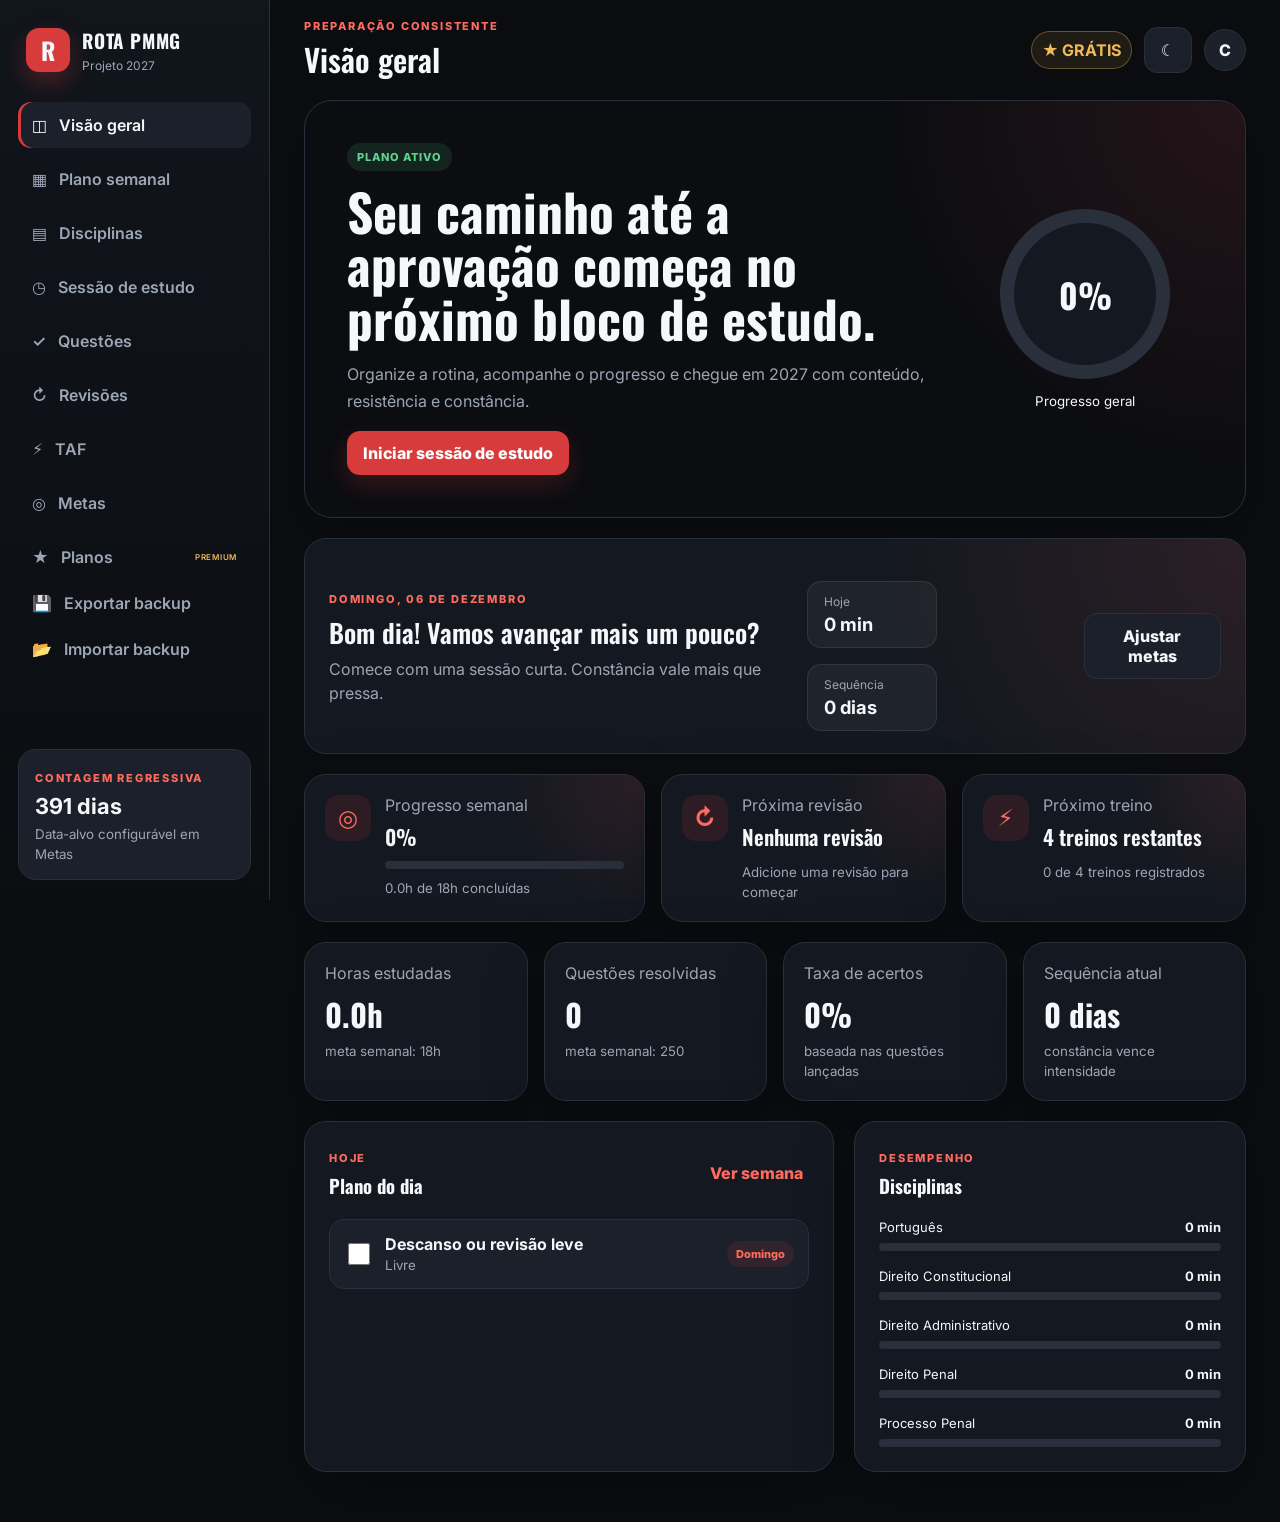
==== commit aa047292: "Atualizar o index.html" ====
--- a/index.html
+++ b/index.html
@@ -14,6 +14,8 @@
   <link rel="preconnect" href="https://fonts.gstatic.com" crossorigin>
   <link href="https://fonts.googleapis.com/css2?family=Inter:wght@400;500;600;700;800&family=Oswald:wght@500;600;700&display=swap" rel="stylesheet">
   <link rel="stylesheet" href="styles.css?v=10" />
+  <link rel="stylesheet" href="questions-center.css?v=2" />
+  <link rel="stylesheet" href="premium-ui.css?v=1" />
 </head>
 <body>
   <div class="app-shell">
@@ -556,6 +558,8 @@
 <script src="lessons-ingles.js?v=1" defer></script>
 <script src="lessons-literatura.js?v=1" defer></script>
 <script src="app.js?v=16" defer></script>
+<script src="questions-center.js?v=2" defer></script>
+<script src="premium-ui.js?v=1" defer></script>
 <script type="module" src="firebase-sync.js"></script>
   <nav class="mobile-nav" id="mobileNav" aria-label="Navegação principal">
     <button class="mobile-nav-item active" data-mobile-page="dashboard">
--- a/questions-center.css
+++ b/questions-center.css
@@ -0,0 +1,911 @@
+/* ===== Central de Questões v1 ===== */
+
+.qc-legacy-content {
+  display: none !important;
+}
+
+#questionCenterRoot {
+  display: grid;
+  gap: 20px;
+}
+
+.qc-hero {
+  display: flex;
+  align-items: center;
+  justify-content: space-between;
+  gap: 24px;
+  padding: 30px;
+  border: 1px solid var(--line);
+  border-radius: 26px;
+  background:
+    radial-gradient(
+      circle at 92% 8%,
+      rgba(216, 59, 59, .25),
+      transparent 34%
+    ),
+    linear-gradient(
+      135deg,
+      var(--panel),
+      var(--panel-2)
+    );
+  box-shadow: var(--shadow);
+}
+
+.qc-hero h2 {
+  margin: 7px 0 8px;
+  font: 700 clamp(30px, 5vw, 48px) Oswald;
+}
+
+.qc-hero p {
+  max-width: 680px;
+  margin: 0;
+  color: var(--muted);
+  line-height: 1.65;
+}
+
+.qc-bank-count {
+  min-width: 150px;
+  padding: 20px;
+  text-align: center;
+  border: 1px solid var(--line);
+  border-radius: 20px;
+  background: color-mix(
+    in srgb,
+    var(--panel) 72%,
+    transparent
+  );
+}
+
+.qc-bank-count strong {
+  display: block;
+  font: 700 38px Oswald;
+}
+
+.qc-bank-count span {
+  color: var(--muted);
+  font-size: 12px;
+}
+
+.qc-stats {
+  display: grid;
+  grid-template-columns: repeat(4, 1fr);
+  gap: 14px;
+}
+
+.qc-stat-card {
+  padding: 18px;
+  border: 1px solid var(--line);
+  border-radius: 18px;
+  background: var(--panel);
+}
+
+.qc-stat-card span,
+.qc-stat-card small {
+  color: var(--muted);
+}
+
+.qc-stat-card strong {
+  display: block;
+  margin: 8px 0 3px;
+  font: 700 30px Oswald;
+}
+
+.qc-main-grid {
+  display: grid;
+  grid-template-columns: 1.15fr .85fr;
+  gap: 20px;
+}
+
+.qc-config-card h3,
+.qc-errors-card h3,
+.qc-history-card h3 {
+  margin: 6px 0 0;
+}
+
+.qc-form {
+  display: grid;
+  gap: 17px;
+  margin-top: 22px;
+}
+
+.qc-form label {
+  display: grid;
+  gap: 8px;
+  color: var(--muted);
+  font-size: 13px;
+  font-weight: 700;
+}
+
+.qc-field-label {
+  display: block;
+  margin-bottom: 9px;
+  color: var(--muted);
+  font-size: 13px;
+  font-weight: 700;
+}
+
+.qc-amounts {
+  display: flex;
+  flex-wrap: wrap;
+  gap: 9px;
+}
+
+.qc-amount {
+  min-width: 58px;
+  padding: 10px 13px;
+  border: 1px solid var(--line);
+  border-radius: 999px;
+  background: var(--panel-2);
+  color: var(--muted);
+  font-weight: 800;
+}
+
+.qc-amount.active {
+  border-color: var(--accent);
+  background: var(--accent);
+  color: #fff;
+}
+
+.qc-availability {
+  padding: 12px 14px;
+  border: 1px solid var(--line);
+  border-radius: 13px;
+  background: var(--panel-2);
+  color: var(--muted);
+  font-size: 13px;
+}
+
+.qc-availability strong {
+  color: var(--text);
+}
+
+.qc-start-button,
+.qc-review-button {
+  width: 100%;
+}
+
+.qc-review-button {
+  margin-top: 18px;
+}
+
+.qc-review-button:disabled,
+.qc-start-button:disabled {
+  cursor: not-allowed;
+  opacity: .45;
+}
+
+.qc-card-heading {
+  display: flex;
+  align-items: flex-start;
+  justify-content: space-between;
+  gap: 15px;
+}
+
+.qc-error-badge {
+  display: grid;
+  place-items: center;
+  min-width: 42px;
+  height: 42px;
+  padding: 0 10px;
+  border-radius: 14px;
+  background: rgba(216, 59, 59, .15);
+  color: var(--accent-2);
+  font-weight: 900;
+}
+
+.qc-error-groups {
+  display: grid;
+  gap: 9px;
+  margin-top: 20px;
+}
+
+.qc-error-row,
+.qc-result-row {
+  display: flex;
+  align-items: center;
+  justify-content: space-between;
+  gap: 14px;
+  padding: 13px 14px;
+  border: 1px solid var(--line);
+  border-radius: 14px;
+  background: var(--panel-2);
+}
+
+.qc-error-row span {
+  font-size: 13px;
+}
+
+.qc-empty {
+  display: grid;
+  justify-items: center;
+  padding: 32px 15px;
+  text-align: center;
+  color: var(--muted);
+}
+
+.qc-empty > span {
+  margin-bottom: 10px;
+  font-size: 34px;
+}
+
+.qc-empty strong {
+  color: var(--text);
+}
+
+.qc-empty p {
+  max-width: 310px;
+  margin: 7px 0 0;
+  line-height: 1.5;
+}
+
+.qc-empty.compact {
+  padding: 20px;
+}
+
+.qc-history-list {
+  display: grid;
+  gap: 10px;
+  margin-top: 20px;
+}
+
+.qc-history-item {
+  display: flex;
+  align-items: center;
+  justify-content: space-between;
+  gap: 15px;
+  padding: 14px;
+  border: 1px solid var(--line);
+  border-radius: 15px;
+  background: var(--panel-2);
+}
+
+.qc-history-item strong,
+.qc-history-item small {
+  display: block;
+}
+
+.qc-history-item small {
+  margin-top: 4px;
+  color: var(--muted);
+}
+
+.qc-score-tag {
+  padding: 7px 10px;
+  border-radius: 999px;
+  font-size: 12px;
+  font-weight: 900;
+}
+
+.qc-score-tag.good {
+  background: rgba(95, 211, 141, .14);
+  color: var(--success);
+}
+
+.qc-score-tag.review {
+  background: rgba(241, 185, 90, .14);
+  color: var(--warning);
+}
+
+.qc-question-screen {
+  width: min(850px, 100%);
+  margin: 0 auto;
+}
+
+.qc-question-top {
+  display: flex;
+  align-items: center;
+  justify-content: space-between;
+  gap: 15px;
+  color: var(--muted);
+  font-size: 13px;
+  font-weight: 800;
+}
+
+.qc-exit-button {
+  padding: 9px 12px;
+}
+
+.qc-progress {
+  height: 9px;
+  margin: 18px 0 24px;
+  overflow: hidden;
+  border-radius: 999px;
+  background: var(--line);
+}
+
+.qc-progress i {
+  display: block;
+  height: 100%;
+  border-radius: inherit;
+  background: linear-gradient(
+    90deg,
+    var(--accent),
+    var(--accent-2)
+  );
+  transition: width .25s ease;
+}
+
+.qc-question-meta {
+  display: flex;
+  flex-wrap: wrap;
+  gap: 8px;
+}
+
+.qc-question-meta .tag.secondary {
+  background: var(--panel-2);
+  color: var(--muted);
+}
+
+.qc-prompt {
+  margin: 24px 0;
+  font: 600 clamp(24px, 4vw, 34px)/1.3 Oswald;
+}
+
+.qc-options {
+  display: grid;
+  gap: 11px;
+}
+
+.qc-option {
+  display: flex;
+  align-items: center;
+  gap: 13px;
+  width: 100%;
+  padding: 15px;
+  text-align: left;
+  border: 1px solid var(--line);
+  border-radius: 16px;
+  background: var(--panel-2);
+  color: var(--text);
+  transition:
+    border-color .18s ease,
+    transform .18s ease,
+    opacity .18s ease;
+}
+
+.qc-option:not(:disabled):hover {
+  border-color: var(--accent-2);
+  transform: translateY(-1px);
+}
+
+.qc-option.selected {
+  border-color: var(--accent);
+  box-shadow: inset 0 0 0 1px var(--accent);
+}
+
+.qc-option.correct {
+  border-color: var(--success);
+  background: rgba(95, 211, 141, .12);
+}
+
+.qc-option.wrong {
+  border-color: var(--accent);
+  background: rgba(216, 59, 59, .13);
+}
+
+.qc-option.muted {
+  opacity: .48;
+}
+
+.qc-option-letter {
+  display: grid;
+  flex: 0 0 38px;
+  place-items: center;
+  width: 38px;
+  height: 38px;
+  border: 1px solid var(--line);
+  border-radius: 12px;
+  background: var(--panel);
+  font-weight: 900;
+}
+
+.qc-option.correct .qc-option-letter {
+  border-color: var(--success);
+  color: var(--success);
+}
+
+.qc-option.wrong .qc-option-letter {
+  border-color: var(--accent);
+  color: var(--accent-2);
+}
+
+.qc-feedback {
+  margin-top: 18px;
+  padding: 16px;
+  border: 1px solid var(--line);
+  border-radius: 16px;
+  line-height: 1.55;
+}
+
+.qc-feedback.correct {
+  border-color: color-mix(
+    in srgb,
+    var(--success) 55%,
+    var(--line)
+  );
+  background: rgba(95, 211, 141, .09);
+}
+
+.qc-feedback.wrong {
+  border-color: color-mix(
+    in srgb,
+    var(--accent) 55%,
+    var(--line)
+  );
+  background: rgba(216, 59, 59, .09);
+}
+
+.qc-feedback p {
+  margin: 8px 0 0;
+  color: var(--muted);
+}
+
+.qc-confirm-button {
+  width: 100%;
+  margin-top: 20px;
+}
+
+.qc-confirm-button:disabled {
+  cursor: not-allowed;
+  opacity: .45;
+}
+
+.qc-result-screen {
+  width: min(760px, 100%);
+  margin: 0 auto;
+  text-align: center;
+}
+
+.qc-result-ring {
+  display: grid;
+  place-items: center;
+  width: 180px;
+  height: 180px;
+  margin: 28px auto 18px;
+  border: 12px solid var(--line);
+  border-radius: 50%;
+}
+
+.qc-result-ring.approved {
+  border-color: var(--success);
+}
+
+.qc-result-ring.review {
+  border-color: var(--warning);
+}
+
+.qc-result-ring strong {
+  display: block;
+  font: 700 42px Oswald;
+}
+
+.qc-result-ring span {
+  display: block;
+  margin-top: -34px;
+  color: var(--muted);
+  font-size: 11px;
+}
+
+.qc-result-screen h2 {
+  margin: 10px 0;
+  font: 700 34px Oswald;
+}
+
+.qc-result-breakdown {
+  display: grid;
+  gap: 10px;
+  margin: 25px 0;
+  text-align: left;
+}
+
+.qc-result-row strong,
+.qc-result-row small {
+  display: block;
+}
+
+.qc-result-row small {
+  margin-top: 3px;
+  color: var(--muted);
+}
+
+.qc-result-row > span {
+  font-weight: 900;
+}
+
+.qc-result-actions {
+  display: flex;
+  flex-wrap: wrap;
+  justify-content: center;
+  gap: 10px;
+}
+
+@media (max-width: 1050px) {
+  .qc-stats {
+    grid-template-columns:
+      repeat(2, 1fr);
+  }
+
+  .qc-main-grid {
+    grid-template-columns: 1fr;
+  }
+}
+
+@media (max-width: 650px) {
+  .qc-hero {
+    align-items: stretch;
+    flex-direction: column;
+    padding: 23px;
+  }
+
+  .qc-bank-count {
+    min-width: 0;
+  }
+
+  .qc-stats {
+    grid-template-columns: 1fr 1fr;
+  }
+
+  .qc-stat-card {
+    padding: 15px;
+  }
+
+  .qc-stat-card strong {
+    font-size: 26px;
+  }
+
+  .qc-question-screen {
+    padding: 18px;
+  }
+
+  .qc-prompt {
+    font-size: 25px;
+  }
+
+  .qc-option {
+    padding: 13px;
+  }
+
+  .qc-result-actions {
+    display: grid;
+  }
+
+  .qc-result-actions button {
+    width: 100%;
+  }
+}
+
+@media (max-width: 400px) {
+  .qc-stats {
+    grid-template-columns: 1fr;
+  }
+}
+
+/* ===== Central de Questões v2: Modo Simulado ===== */
+
+.qc-hidden {
+  display: none !important;
+}
+
+.qc-mode-selector {
+  display: grid;
+  grid-template-columns: 1fr 1fr;
+  gap: 10px;
+}
+
+.qc-mode-button {
+  display: grid;
+  gap: 4px;
+  padding: 15px;
+  text-align: left;
+  border: 1px solid var(--line);
+  border-radius: 16px;
+  background: var(--panel-2);
+  color: var(--text);
+}
+
+.qc-mode-button > span {
+  font-size: 23px;
+}
+
+.qc-mode-button small {
+  color: var(--muted);
+  line-height: 1.35;
+}
+
+.qc-mode-button.active {
+  border-color: var(--accent);
+  box-shadow:
+    inset 0 0 0 1px var(--accent);
+}
+
+.qc-timer-config {
+  display: grid;
+}
+
+.qc-time-options {
+  display: flex;
+  flex-wrap: wrap;
+  gap: 8px;
+}
+
+.qc-time-button {
+  padding: 9px 12px;
+  border: 1px solid var(--line);
+  border-radius: 999px;
+  background: var(--panel-2);
+  color: var(--muted);
+  font-weight: 800;
+}
+
+.qc-time-button.active {
+  border-color: var(--accent);
+  background: rgba(216, 59, 59, .14);
+  color: var(--accent-2);
+}
+
+.qc-history-copy {
+  min-width: 0;
+}
+
+.qc-history-actions {
+  display: flex;
+  align-items: center;
+  gap: 8px;
+}
+
+.qc-question-status {
+  display: flex;
+  align-items: center;
+  gap: 12px;
+}
+
+.qc-live-timer {
+  min-width: 76px;
+  padding: 8px 10px;
+  text-align: center;
+  border: 1px solid var(--line);
+  border-radius: 12px;
+  background: var(--panel-2);
+  color: var(--text);
+  font: 700 18px Oswald;
+  letter-spacing: 1px;
+}
+
+.qc-live-timer.urgent {
+  border-color: var(--accent);
+  color: var(--accent-2);
+  animation: qcPulse 1s infinite;
+}
+
+@keyframes qcPulse {
+  50% {
+    opacity: .62;
+  }
+}
+
+.qc-sim-summary {
+  display: flex;
+  align-items: center;
+  justify-content: space-between;
+  gap: 15px;
+  margin-bottom: 14px;
+  color: var(--muted);
+  font-size: 13px;
+}
+
+.qc-sim-navigator {
+  display: flex;
+  flex-wrap: wrap;
+  gap: 7px;
+  margin-bottom: 24px;
+  padding: 12px;
+  border: 1px solid var(--line);
+  border-radius: 16px;
+  background: var(--panel-2);
+}
+
+.qc-nav-number {
+  width: 36px;
+  height: 36px;
+  padding: 0;
+  border: 1px solid var(--line);
+  border-radius: 10px;
+  background: var(--panel);
+  color: var(--muted);
+  font-weight: 800;
+}
+
+.qc-nav-number.answered {
+  border-color: var(--success);
+  color: var(--success);
+}
+
+.qc-nav-number.current {
+  border-color: var(--accent);
+  background: var(--accent);
+  color: #fff;
+}
+
+.qc-sim-actions {
+  display: grid;
+  grid-template-columns: .7fr 1.3fr;
+  gap: 10px;
+  margin-top: 20px;
+}
+
+.qc-sim-actions button {
+  width: 100%;
+}
+
+.qc-sim-actions button:disabled {
+  cursor: not-allowed;
+  opacity: .4;
+}
+
+.qc-result-metrics {
+  display: grid;
+  grid-template-columns:
+    repeat(3, 1fr);
+  gap: 10px;
+  margin: 22px 0;
+}
+
+.qc-result-metrics > div {
+  padding: 15px 10px;
+  border: 1px solid var(--line);
+  border-radius: 16px;
+  background: var(--panel-2);
+}
+
+.qc-result-metrics span,
+.qc-result-metrics strong,
+.qc-result-metrics small {
+  display: block;
+}
+
+.qc-result-metrics strong {
+  margin: 5px 0 2px;
+  font: 700 28px Oswald;
+}
+
+.qc-result-metrics small {
+  color: var(--muted);
+}
+
+.qc-review-screen {
+  width: min(900px, 100%);
+  margin: 0 auto;
+}
+
+.qc-review-head {
+  display: flex;
+  align-items: flex-start;
+  justify-content: space-between;
+  gap: 15px;
+}
+
+.qc-review-head h2 {
+  margin: 6px 0 0;
+}
+
+.qc-review-list {
+  display: grid;
+  gap: 15px;
+  margin-top: 24px;
+}
+
+.qc-review-question {
+  padding: 19px;
+  border: 1px solid var(--line);
+  border-left-width: 5px;
+  border-radius: 17px;
+  background: var(--panel-2);
+}
+
+.qc-review-question.correct {
+  border-left-color: var(--success);
+}
+
+.qc-review-question.wrong {
+  border-left-color: var(--accent);
+}
+
+.qc-review-question.blank {
+  border-left-color: var(--warning);
+}
+
+.qc-review-number {
+  color: var(--muted);
+  font-size: 12px;
+  font-weight: 800;
+  letter-spacing: .5px;
+}
+
+.qc-review-question h3 {
+  margin: 10px 0 16px;
+  font: 600 21px/1.4 Oswald;
+}
+
+.qc-review-answer {
+  display: grid;
+  gap: 4px;
+  padding: 11px 13px;
+  border: 1px solid var(--line);
+  border-radius: 12px;
+  background: var(--panel);
+}
+
+.qc-review-answer + .qc-review-answer {
+  margin-top: 8px;
+}
+
+.qc-review-answer span {
+  color: var(--muted);
+  font-size: 11px;
+  font-weight: 800;
+  text-transform: uppercase;
+}
+
+.qc-review-answer.correct-answer {
+  border-color:
+    color-mix(
+      in srgb,
+      var(--success) 50%,
+      var(--line)
+    );
+}
+
+.qc-review-question > p {
+  margin: 14px 0 0;
+  color: var(--muted);
+  line-height: 1.6;
+}
+
+.qc-review-bottom {
+  width: 100%;
+  margin-top: 20px;
+}
+
+@media (max-width: 650px) {
+  .qc-mode-selector {
+    grid-template-columns: 1fr;
+  }
+
+  .qc-question-status {
+    align-items: flex-end;
+    flex-direction: column;
+    gap: 5px;
+  }
+
+  .qc-sim-summary {
+    align-items: flex-start;
+  }
+
+  .qc-sim-actions {
+    grid-template-columns: 1fr;
+  }
+
+  .qc-result-metrics {
+    grid-template-columns: 1fr 1fr 1fr;
+  }
+
+  .qc-history-item {
+    align-items: flex-start;
+  }
+
+  .qc-history-actions {
+    align-items: flex-end;
+    flex-direction: column-reverse;
+  }
+
+  .qc-review-head {
+    align-items: stretch;
+    flex-direction: column-reverse;
+  }
+}
+
+@media (max-width: 420px) {
+  .qc-result-metrics {
+    grid-template-columns: 1fr;
+  }
+}
--- a/premium-ui.css
+++ b/premium-ui.css
@@ -0,0 +1,177 @@
+/* Premium UI v1 */
+
+.premium-page { display:none; gap:20px; }
+.premium-page.active { display:grid; }
+
+.premium-nav { position:relative; }
+.premium-nav small {
+  margin-left:auto;
+  color:var(--warning);
+  font-size:8px;
+  letter-spacing:.7px;
+}
+
+.premium-top-badge {
+  border:1px solid rgba(241,185,90,.35);
+  background:rgba(241,185,90,.09);
+  color:var(--warning);
+  border-radius:999px;
+  padding:8px 10px;
+  font-weight:900;
+}
+
+.premium-hero {
+  display:grid;
+  grid-template-columns:1.4fr .6fr;
+  gap:28px;
+  align-items:center;
+  padding:38px;
+  border:1px solid rgba(241,185,90,.25);
+  border-radius:28px;
+  background:
+    radial-gradient(circle at 90% 10%, rgba(241,185,90,.20), transparent 34%),
+    linear-gradient(135deg,var(--panel),var(--panel-2));
+  box-shadow:var(--shadow);
+}
+
+.premium-kicker {
+  color:var(--warning);
+  font-size:11px;
+  font-weight:900;
+  letter-spacing:1.8px;
+}
+
+.premium-hero h2 {
+  margin:12px 0;
+  font:700 clamp(34px,5vw,56px)/1.06 Oswald;
+}
+
+.premium-hero p {
+  color:var(--muted);
+  line-height:1.7;
+}
+
+.premium-status {
+  display:flex;
+  align-items:center;
+  gap:10px;
+  margin-top:20px;
+  color:var(--muted);
+}
+
+.premium-status strong {
+  padding:6px 10px;
+  border-radius:999px;
+  background:rgba(95,211,141,.12);
+  color:var(--success);
+  font-size:11px;
+}
+
+.premium-badge {
+  display:grid;
+  place-items:center;
+  min-height:190px;
+  border:1px solid rgba(241,185,90,.3);
+  border-radius:24px;
+  background:rgba(241,185,90,.07);
+  text-align:center;
+}
+
+.premium-badge span { color:var(--warning); font-size:52px; }
+.premium-badge strong { color:var(--warning); font:700 30px Oswald; letter-spacing:2px; }
+.premium-badge small { color:var(--muted); }
+
+.premium-grid {
+  display:grid;
+  grid-template-columns:1fr 1fr;
+  gap:20px;
+}
+
+.premium-card {
+  position:relative;
+  display:flex;
+  flex-direction:column;
+  padding:27px;
+  border:1px solid var(--line);
+  border-radius:24px;
+  background:var(--panel);
+  box-shadow:var(--shadow);
+}
+
+.premium-card-paid { border-color:rgba(241,185,90,.42); }
+
+.premium-card h3 { margin:8px 0; font:700 32px Oswald; }
+.premium-price { margin:10px 0; font:700 38px Oswald; }
+
+.premium-card ul {
+  display:grid;
+  gap:12px;
+  padding:0;
+  margin:18px 0 28px;
+  list-style:none;
+  color:var(--muted);
+}
+
+.premium-card-paid li { color:var(--text); }
+.premium-card-paid li::first-letter { color:var(--warning); }
+
+.premium-card button { width:100%; margin-top:auto; }
+
+.premium-recommended {
+  position:absolute;
+  right:22px;
+  top:-11px;
+  padding:6px 10px;
+  border-radius:999px;
+  background:var(--warning);
+  color:#17120a;
+  font-size:9px;
+  font-weight:900;
+}
+
+.premium-note {
+  margin-top:10px;
+  text-align:center;
+  color:var(--muted);
+}
+
+.premium-compare h3 { margin:6px 0 0; }
+
+.premium-table {
+  margin-top:20px;
+  border:1px solid var(--line);
+  border-radius:17px;
+  overflow:hidden;
+}
+
+.premium-table > div {
+  display:grid;
+  grid-template-columns:1.4fr .8fr .8fr;
+  gap:10px;
+  padding:14px 16px;
+  border-bottom:1px solid var(--line);
+}
+
+.premium-table > div:last-child { border-bottom:0; }
+.premium-table > div:first-child { background:var(--panel-2); }
+.premium-table > div > :nth-child(2),
+.premium-table > div > :nth-child(3) { text-align:center; }
+.premium-table > div > :nth-child(2) { color:var(--muted); }
+.premium-table > div > :nth-child(3) { color:var(--warning); }
+
+@media (max-width:820px) {
+  .premium-hero,
+  .premium-grid { grid-template-columns:1fr; }
+
+  .premium-hero { padding:26px; }
+  .premium-badge { min-height:140px; }
+  .premium-top-badge strong { display:none; }
+}
+
+@media (max-width:520px) {
+  .premium-table > div {
+    grid-template-columns:1.2fr .8fr .8fr;
+    padding:12px 9px;
+    font-size:12px;
+  }
+}
